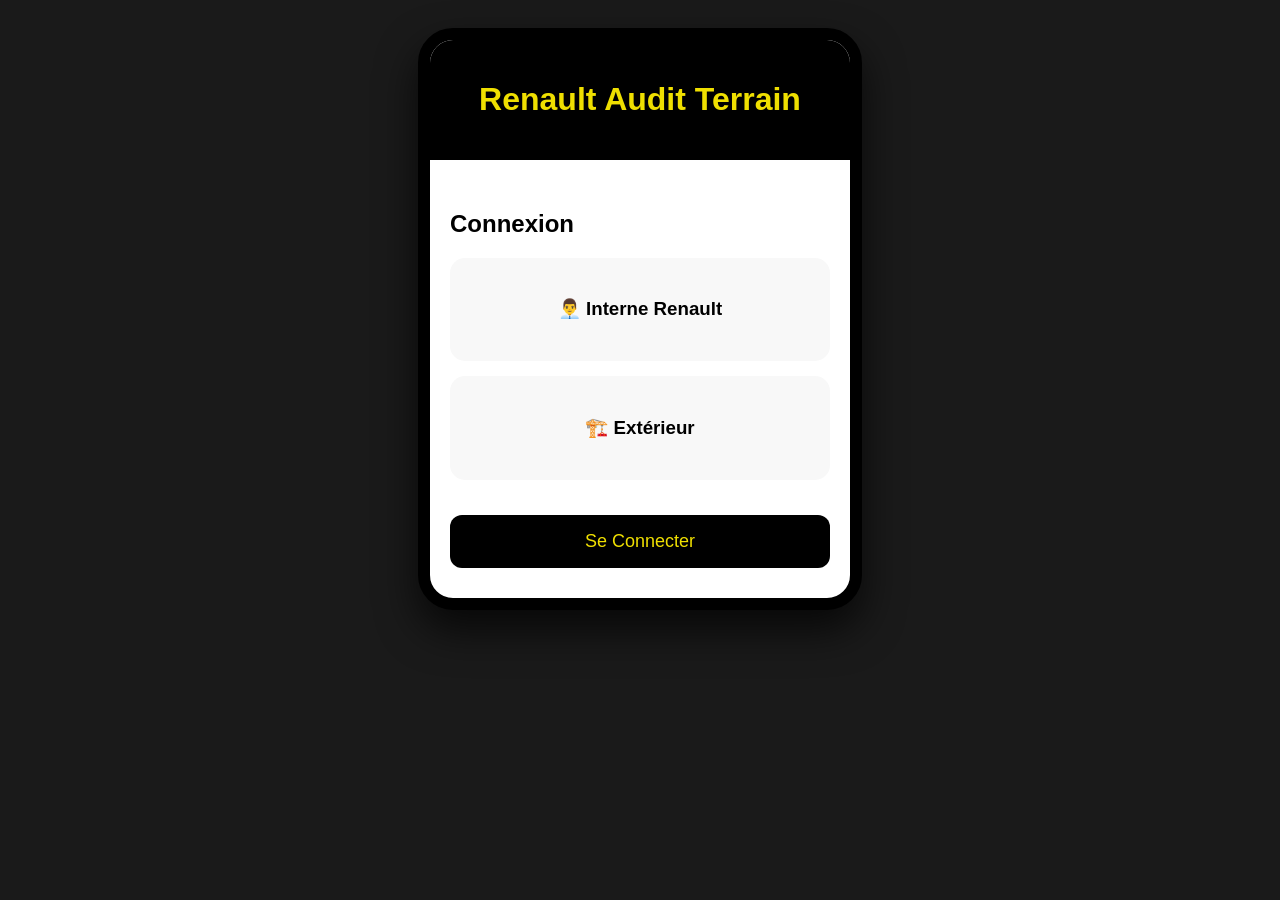
==== index.html @ fc862b98 "Update index.html" ====
<!DOCTYPE html>
<html lang="fr">
<head>
  <meta charset="UTF-8">
  <meta name="viewport" content="width=device-width, initial-scale=1.0">
  <title>Connexion - Renault Audit</title>
  <link rel="manifest" href="manifest.json">
  <meta name="theme-color" content="#efdf00">
</head>
<body style="font-family:Arial;background:#1a1a1a;color:white;display:flex;justify-content:center;">
  <div style="max-width:420px;width:100%;background:white;color:black;border-radius:35px;overflow:hidden;border:12px solid #000;margin:20px auto;box-shadow:0 20px 40px rgba(0,0,0,0.7);">
    
    <div style="background:#000;color:#efdf00;padding:20px;text-align:center;">
      <h1>Renault Audit Terrain</h1>
    </div>

    <div style="padding:30px 20px;">
      <h2>Connexion</h2>

      <div onclick="selectType('interne')" id="interne" style="background:#f8f8f8;padding:20px;margin:15px 0;border-radius:15px;text-align:center;cursor:pointer;border:2px solid transparent;">
        <h3>👨‍💼 Interne Renault</h3>
        <input type="email" id="emailInterne" placeholder="nom.prenom@renault.com" style="display:none;width:100%;padding:12px;margin-top:10px;" oninput="checkReady()">
      </div>

      <div onclick="selectType('externe')" id="externe" style="background:#f8f8f8;padding:20px;margin:15px 0;border-radius:15px;text-align:center;cursor:pointer;border:2px solid transparent;">
        <h3>🏗️ Extérieur</h3>
        <input type="email" id="emailExterne" placeholder="votre.email@entreprise.com" style="display:none;width:100%;padding:12px;margin-top:10px;" oninput="checkReady()">
      </div>

      <button onclick="validerLogin()" id="btnLogin" disabled style="width:100%;padding:16px;background:#000;color:#efdf00;border:none;border-radius:12px;font-size:18px;margin-top:20px;">Se Connecter</button>
    </div>
  </div>

  <script>
    let userType = '';

    function selectType(type) {
      userType = type;
      document.getElementById('interne').style.borderColor = type === 'interne' ? '#efdf00' : 'transparent';
      document.getElementById('externe').style.borderColor = type === 'externe' ? '#efdf00' : 'transparent';

      document.getElementById('emailInterne').style.display = type === 'interne' ? 'block' : 'none';
      document.getElementById('emailExterne').style.display = type === 'externe' ? 'block' : 'none';
      checkReady();
    }

    function checkReady() {
      let ready = false;
      if (userType === 'interne') ready = document.getElementById('emailInterne').value.trim() !== '';
      if (userType === 'externe') ready = document.getElementById('emailExterne').value.trim() !== '';
      document.getElementById('btnLogin').disabled = !ready;
    }

    async function validerLogin() {
      const email = userType === 'interne' ? 
        document.getElementById('emailInterne').value.trim() : 
        document.getElementById('emailExterne').value.trim();

      localStorage.setItem('userEmail', email);
      localStorage.setItem('userType', userType);

      // Essayer d'enregistrer
      try {
        await fetch('/api/login', {
          method: 'POST',
          headers: {'Content-Type': 'application/json'},
          body: JSON.stringify({ email, userType, dateConnexion: new Date().toISOString() })
        });
      } catch(e) {}

      window.location.href = "home.html";
    }
  </script>
</body>
</html>
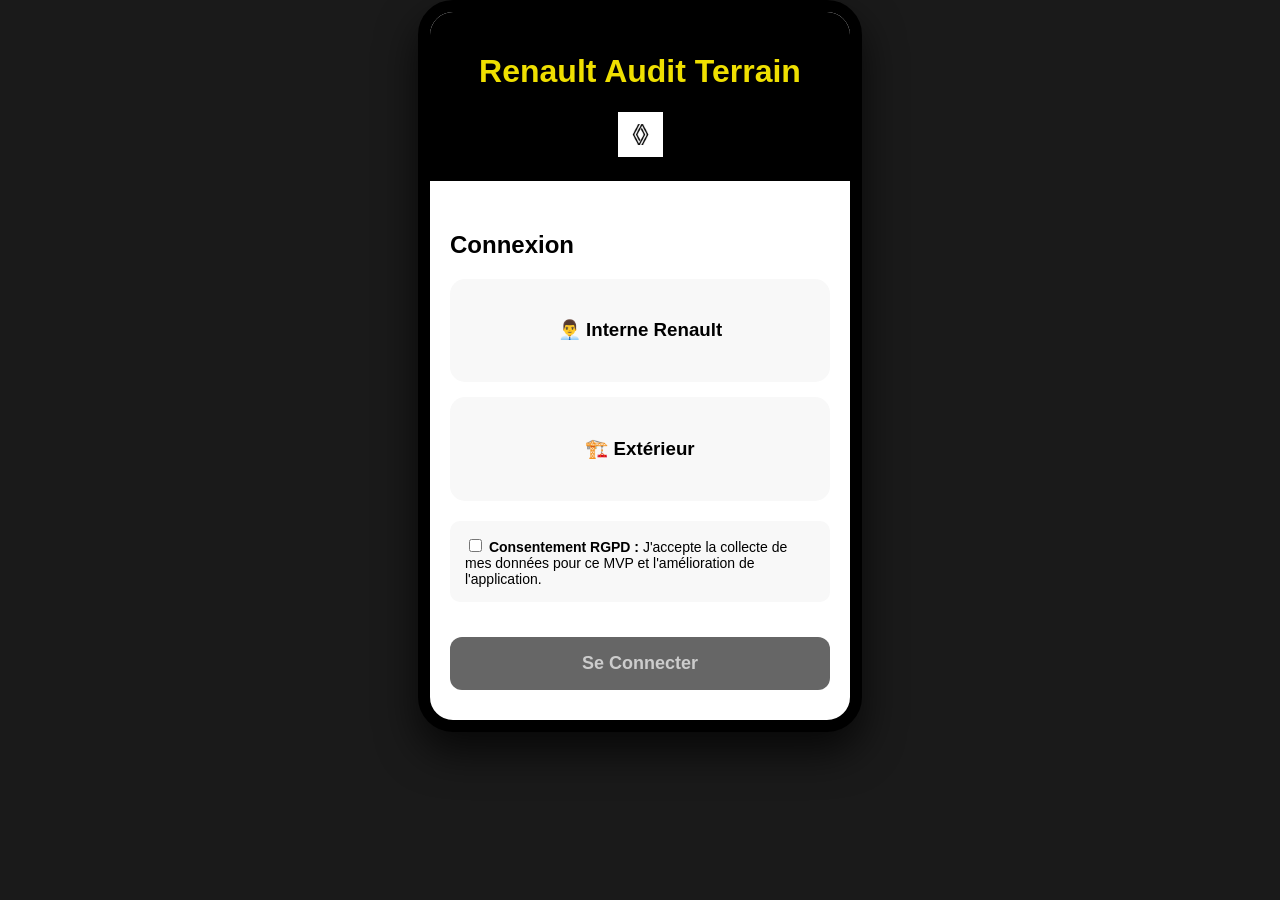
==== commit 27b477aa: "Update index.html" ====
--- a/index.html
+++ b/index.html
@@ -3,31 +3,110 @@
 <head>
   <meta charset="UTF-8">
   <meta name="viewport" content="width=device-width, initial-scale=1.0">
-  <title>Connexion - Renault Audit</title>
+  <title>Connexion - Renault Audit Terrain</title>
   <link rel="manifest" href="manifest.json">
   <meta name="theme-color" content="#efdf00">
+
+  <style>
+    :root { --black: #000000; --yellow: #efdf00; }
+    body {
+      font-family: Arial, sans-serif;
+      background: #1a1a1a;
+      margin: 0;
+      padding: 0;
+      color: white;
+      display: flex;
+      justify-content: center;
+    }
+    .phone {
+      max-width: 420px;
+      width: 100%;
+      background: white;
+      color: black;
+      border-radius: 35px;
+      overflow: hidden;
+      box-shadow: 0 20px 40px rgba(0,0,0,0.7);
+      border: 12px solid var(--black);
+      min-height: 680px;
+    }
+    .header {
+      background: var(--black);
+      color: var(--yellow);
+      padding: 20px;
+      text-align: center;
+    }
+    .container { padding: 30px 20px; }
+    .choice {
+      background: #f8f8f8;
+      padding: 20px;
+      margin: 15px 0;
+      border-radius: 15px;
+      text-align: center;
+      cursor: pointer;
+      border: 2px solid transparent;
+    }
+    .choice.active {
+      border-color: var(--yellow);
+      background: #fff;
+    }
+    input[type="email"] {
+      width: 100%;
+      padding: 14px;
+      margin-top: 10px;
+      border: 2px solid #ddd;
+      border-radius: 10px;
+      font-size: 16px;
+    }
+    .consent {
+      margin: 20px 0;
+      padding: 15px;
+      background: #f8f8f8;
+      border-radius: 10px;
+      font-size: 14px;
+    }
+    button {
+      background: var(--black);
+      color: var(--yellow);
+      padding: 16px;
+      font-size: 18px;
+      font-weight: bold;
+      border: none;
+      border-radius: 12px;
+      width: 100%;
+      margin-top: 15px;
+    }
+    button:disabled {
+      background: #666;
+      color: #ccc;
+    }
+  </style>
 </head>
-<body style="font-family:Arial;background:#1a1a1a;color:white;display:flex;justify-content:center;">
-  <div style="max-width:420px;width:100%;background:white;color:black;border-radius:35px;overflow:hidden;border:12px solid #000;margin:20px auto;box-shadow:0 20px 40px rgba(0,0,0,0.7);">
-    
-    <div style="background:#000;color:#efdf00;padding:20px;text-align:center;">
+<body>
+  <div class="phone">
+    <div class="header">
       <h1>Renault Audit Terrain</h1>
+      <img src="logo-renault.png" height="45" alt="Renault">
     </div>
 
-    <div style="padding:30px 20px;">
+    <div class="container">
       <h2>Connexion</h2>
 
-      <div onclick="selectType('interne')" id="interne" style="background:#f8f8f8;padding:20px;margin:15px 0;border-radius:15px;text-align:center;cursor:pointer;border:2px solid transparent;">
+      <div class="choice" id="interne" onclick="selectType('interne')">
         <h3>👨‍💼 Interne Renault</h3>
-        <input type="email" id="emailInterne" placeholder="nom.prenom@renault.com" style="display:none;width:100%;padding:12px;margin-top:10px;" oninput="checkReady()">
+        <input type="email" id="emailInterne" placeholder="nom.prenom@renault.com" style="display:none;" oninput="toggleButton()">
       </div>
 
-      <div onclick="selectType('externe')" id="externe" style="background:#f8f8f8;padding:20px;margin:15px 0;border-radius:15px;text-align:center;cursor:pointer;border:2px solid transparent;">
+      <div class="choice" id="externe" onclick="selectType('externe')">
         <h3>🏗️ Extérieur</h3>
-        <input type="email" id="emailExterne" placeholder="votre.email@entreprise.com" style="display:none;width:100%;padding:12px;margin-top:10px;" oninput="checkReady()">
+        <input type="email" id="emailExterne" placeholder="votre.email@entreprise.com" style="display:none;" oninput="toggleButton()">
       </div>
 
-      <button onclick="validerLogin()" id="btnLogin" disabled style="width:100%;padding:16px;background:#000;color:#efdf00;border:none;border-radius:12px;font-size:18px;margin-top:20px;">Se Connecter</button>
+      <div class="consent">
+        <input type="checkbox" id="consentCheck" onchange="toggleButton()">
+        <label for="consentCheck"><strong>Consentement RGPD :</strong> J'accepte la collecte de mes données pour ce MVP et l'amélioration de l'application.</label>
+      </div>
+
+      <button onclick="validerLogin()" id="btnLogin" disabled>Se Connecter</button>
     </div>
   </div>
 
@@ -36,38 +115,57 @@
 
     function selectType(type) {
       userType = type;
-      document.getElementById('interne').style.borderColor = type === 'interne' ? '#efdf00' : 'transparent';
-      document.getElementById('externe').style.borderColor = type === 'externe' ? '#efdf00' : 'transparent';
+      document.querySelectorAll('.choice').forEach(c => c.classList.remove('active'));
+      document.getElementById(type).classList.add('active');
 
       document.getElementById('emailInterne').style.display = type === 'interne' ? 'block' : 'none';
       document.getElementById('emailExterne').style.display = type === 'externe' ? 'block' : 'none';
-      checkReady();
+      toggleButton();
     }
 
-    function checkReady() {
-      let ready = false;
-      if (userType === 'interne') ready = document.getElementById('emailInterne').value.trim() !== '';
-      if (userType === 'externe') ready = document.getElementById('emailExterne').value.trim() !== '';
-      document.getElementById('btnLogin').disabled = !ready;
+    function toggleButton() {
+      const consent = document.getElementById('consentCheck').checked;
+      let emailOk = false;
+
+      if (userType === 'interne') {
+        emailOk = document.getElementById('emailInterne').value.trim() !== '';
+      } else if (userType === 'externe') {
+        emailOk = document.getElementById('emailExterne').value.trim() !== '';
+      }
+
+      document.getElementById('btnLogin').disabled = !(consent && userType && emailOk);
     }
 
     async function validerLogin() {
-      const email = userType === 'interne' ? 
-        document.getElementById('emailInterne').value.trim() : 
-        document.getElementById('emailExterne').value.trim();
+      const emailField = userType === 'interne' ? 'emailInterne' : 'emailExterne';
+      const email = document.getElementById(emailField).value.trim();
 
+      if (!email) {
+        alert("Veuillez entrer votre email");
+        return;
+      }
+
+      // Envoi à la base
+      try {
+        await fetch('/api/login', {
+          method: 'POST',
+          headers: { 'Content-Type': 'application/json' },
+          body: JSON.stringify({
+            email: email,
+            userType: userType,
+            consentRGPD: true,
+            dateConnexion: new Date().toISOString()
+          })
+        });
+      } catch (e) {
+        console.log("Erreur d'envoi login");
+      }
+
+      // Sauvegarde locale
       localStorage.setItem('userEmail', email);
       localStorage.setItem('userType', userType);
 
-      // Essayer d'enregistrer
-      try {
-        await fetch('/api/login', {
-          method: 'POST',
-          headers: {'Content-Type': 'application/json'},
-          body: JSON.stringify({ email, userType, dateConnexion: new Date().toISOString() })
-        });
-      } catch(e) {}
-
+      // Redirection
       window.location.href = "home.html";
     }
   </script>
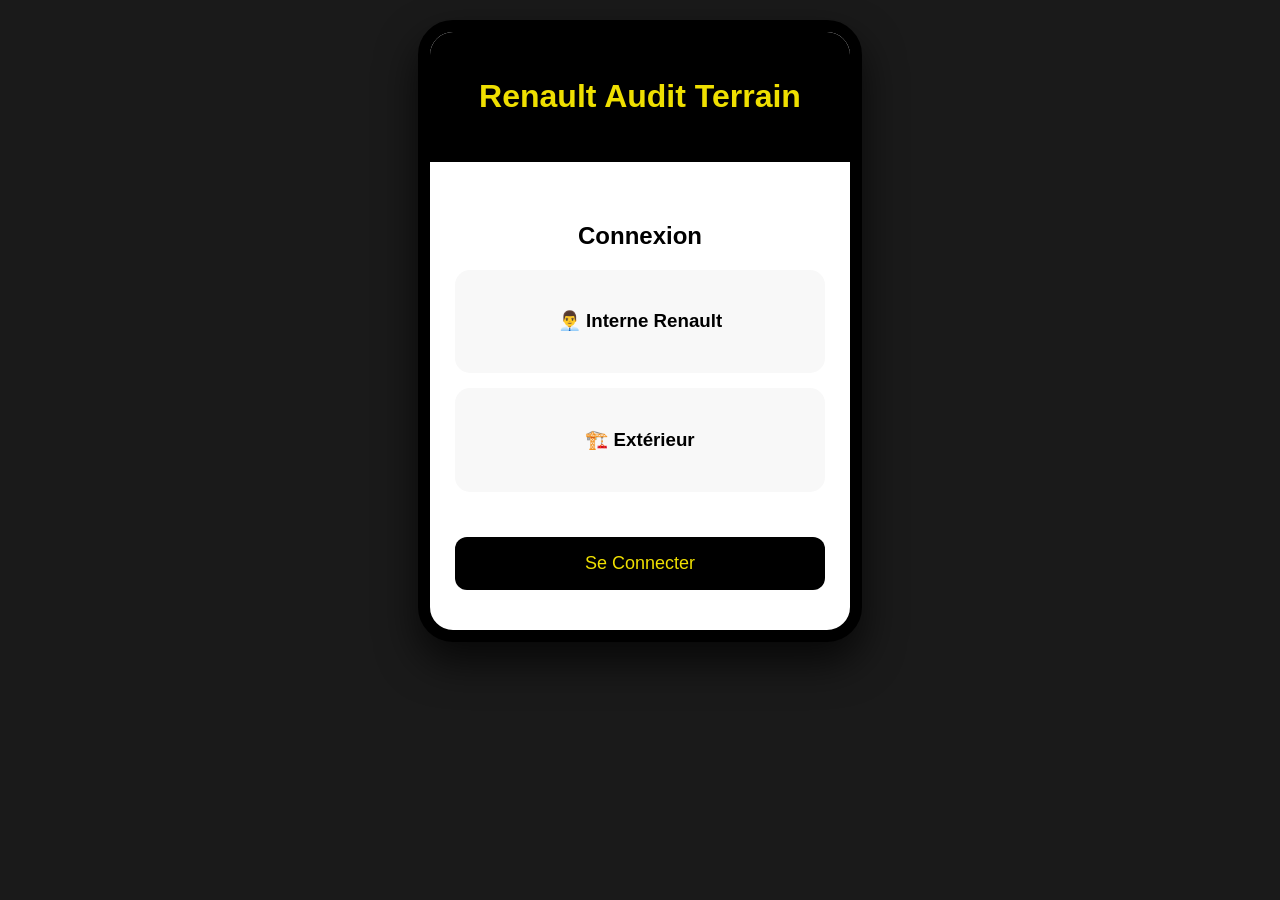
==== commit 1c8038a7: "Update index.html" ====
--- a/index.html
+++ b/index.html
@@ -3,169 +3,52 @@
 <head>
   <meta charset="UTF-8">
   <meta name="viewport" content="width=device-width, initial-scale=1.0">
-  <title>Connexion - Renault Audit Terrain</title>
+  <title>Connexion - Renault Audit</title>
   <link rel="manifest" href="manifest.json">
   <meta name="theme-color" content="#efdf00">
+</head>
+<body style="font-family:Arial;background:#1a1a1a;margin:0;padding:0;color:white;display:flex;justify-content:center;">
+  <div style="max-width:420px;width:100%;background:white;color:black;border-radius:35px;overflow:hidden;border:12px solid #000;box-shadow:0 20px 40px rgba(0,0,0,0.7);margin:20px auto;">
+    <div style="background:#000;color:#efdf00;padding:25px;text-align:center;">
+      <h1>Renault Audit Terrain</h1>
+    </div>
+    <div style="padding:40px 25px;">
+      <h2 style="text-align:center;">Connexion</h2>
 
-  <style>
-    :root { --black: #000000; --yellow: #efdf00; }
-    body {
-      font-family: Arial, sans-serif;
-      background: #1a1a1a;
-      margin: 0;
-      padding: 0;
-      color: white;
-      display: flex;
-      justify-content: center;
-    }
-    .phone {
-      max-width: 420px;
-      width: 100%;
-      background: white;
-      color: black;
-      border-radius: 35px;
-      overflow: hidden;
-      box-shadow: 0 20px 40px rgba(0,0,0,0.7);
-      border: 12px solid var(--black);
-      min-height: 680px;
-    }
-    .header {
-      background: var(--black);
-      color: var(--yellow);
-      padding: 20px;
-      text-align: center;
-    }
-    .container { padding: 30px 20px; }
-    .choice {
-      background: #f8f8f8;
-      padding: 20px;
-      margin: 15px 0;
-      border-radius: 15px;
-      text-align: center;
-      cursor: pointer;
-      border: 2px solid transparent;
-    }
-    .choice.active {
-      border-color: var(--yellow);
-      background: #fff;
-    }
-    input[type="email"] {
-      width: 100%;
-      padding: 14px;
-      margin-top: 10px;
-      border: 2px solid #ddd;
-      border-radius: 10px;
-      font-size: 16px;
-    }
-    .consent {
-      margin: 20px 0;
-      padding: 15px;
-      background: #f8f8f8;
-      border-radius: 10px;
-      font-size: 14px;
-    }
-    button {
-      background: var(--black);
-      color: var(--yellow);
-      padding: 16px;
-      font-size: 18px;
-      font-weight: bold;
-      border: none;
-      border-radius: 12px;
-      width: 100%;
-      margin-top: 15px;
-    }
-    button:disabled {
-      background: #666;
-      color: #ccc;
-    }
-  </style>
-</head>
-<body>
-  <div class="phone">
-    <div class="header">
-      <h1>Renault Audit Terrain</h1>
-      <img src="logo-renault.png" height="45" alt="Renault">
-    </div>
-
-    <div class="container">
-      <h2>Connexion</h2>
-
-      <div class="choice" id="interne" onclick="selectType('interne')">
+      <div onclick="selectType('interne')" id="interne" style="background:#f8f8f8;padding:20px;margin:15px 0;border-radius:15px;text-align:center;cursor:pointer;border:2px solid transparent;">
         <h3>👨‍💼 Interne Renault</h3>
-        <input type="email" id="emailInterne" placeholder="nom.prenom@renault.com" style="display:none;" oninput="toggleButton()">
+        <input type="email" id="emailInterne" placeholder="nom.prenom@renault.com" style="display:none;width:100%;padding:12px;margin-top:10px;" oninput="checkReady()">
       </div>
 
-      <div class="choice" id="externe" onclick="selectType('externe')">
+      <div onclick="selectType('externe')" id="externe" style="background:#f8f8f8;padding:20px;margin:15px 0;border-radius:15px;text-align:center;cursor:pointer;border:2px solid transparent;">
         <h3>🏗️ Extérieur</h3>
-        <input type="email" id="emailExterne" placeholder="votre.email@entreprise.com" style="display:none;" oninput="toggleButton()">
+        <input type="email" id="emailExterne" placeholder="votre.email@entreprise.com" style="display:none;width:100%;padding:12px;margin-top:10px;" oninput="checkReady()">
       </div>
 
-      <div class="consent">
-        <input type="checkbox" id="consentCheck" onchange="toggleButton()">
-        <label for="consentCheck"><strong>Consentement RGPD :</strong> J'accepte la collecte de mes données pour ce MVP et l'amélioration de l'application.</label>
-      </div>
-
-      <button onclick="validerLogin()" id="btnLogin" disabled>Se Connecter</button>
+      <button onclick="validerLogin()" id="btnLogin" disabled style="width:100%;padding:16px;background:#000;color:#efdf00;border:none;border-radius:12px;font-size:18px;margin-top:30px;">Se Connecter</button>
     </div>
   </div>
 
   <script>
     let userType = '';
-
     function selectType(type) {
       userType = type;
-      document.querySelectorAll('.choice').forEach(c => c.classList.remove('active'));
-      document.getElementById(type).classList.add('active');
-
+      document.getElementById('interne').style.borderColor = type === 'interne' ? '#efdf00' : 'transparent';
+      document.getElementById('externe').style.borderColor = type === 'externe' ? '#efdf00' : 'transparent';
       document.getElementById('emailInterne').style.display = type === 'interne' ? 'block' : 'none';
       document.getElementById('emailExterne').style.display = type === 'externe' ? 'block' : 'none';
-      toggleButton();
+      checkReady();
     }
-
-    function toggleButton() {
-      const consent = document.getElementById('consentCheck').checked;
-      let emailOk = false;
-
-      if (userType === 'interne') {
-        emailOk = document.getElementById('emailInterne').value.trim() !== '';
-      } else if (userType === 'externe') {
-        emailOk = document.getElementById('emailExterne').value.trim() !== '';
-      }
-
-      document.getElementById('btnLogin').disabled = !(consent && userType && emailOk);
+    function checkReady() {
+      let email = '';
+      if (userType === 'interne') email = document.getElementById('emailInterne').value.trim();
+      if (userType === 'externe') email = document.getElementById('emailExterne').value.trim();
+      document.getElementById('btnLogin').disabled = !(userType && email);
     }
-
     async function validerLogin() {
-      const emailField = userType === 'interne' ? 'emailInterne' : 'emailExterne';
-      const email = document.getElementById(emailField).value.trim();
-
-      if (!email) {
-        alert("Veuillez entrer votre email");
-        return;
-      }
-
-      // Envoi à la base
-      try {
-        await fetch('/api/login', {
-          method: 'POST',
-          headers: { 'Content-Type': 'application/json' },
-          body: JSON.stringify({
-            email: email,
-            userType: userType,
-            consentRGPD: true,
-            dateConnexion: new Date().toISOString()
-          })
-        });
-      } catch (e) {
-        console.log("Erreur d'envoi login");
-      }
-
-      // Sauvegarde locale
+      let email = userType === 'interne' ? document.getElementById('emailInterne').value.trim() : document.getElementById('emailExterne').value.trim();
       localStorage.setItem('userEmail', email);
       localStorage.setItem('userType', userType);
-
-      // Redirection
       window.location.href = "home.html";
     }
   </script>
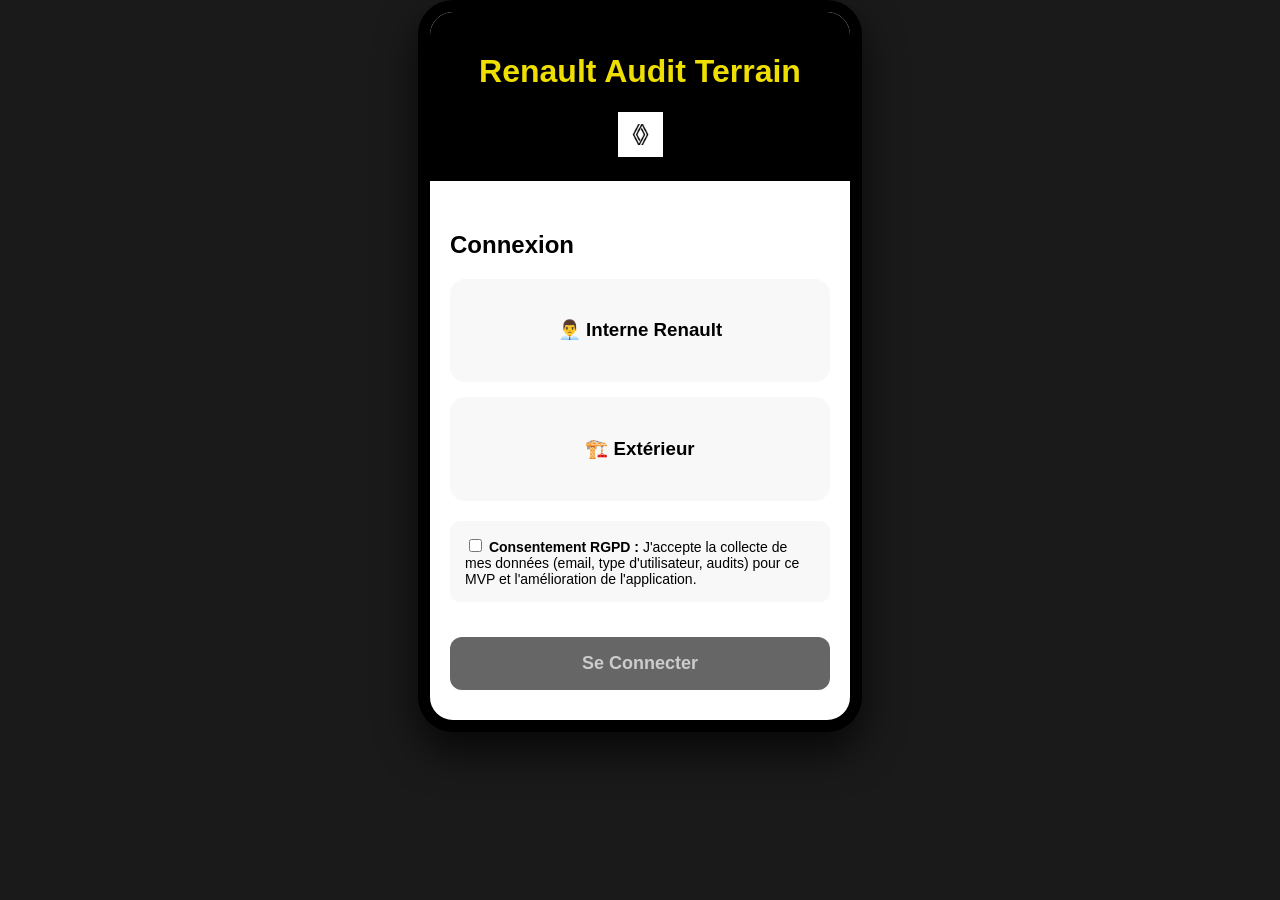
==== commit dbf0f5f3: "Update index.html" ====
--- a/index.html
+++ b/index.html
@@ -3,50 +3,97 @@
 <head>
   <meta charset="UTF-8">
   <meta name="viewport" content="width=device-width, initial-scale=1.0">
-  <title>Connexion - Renault Audit</title>
+  <title>Connexion - Renault Audit Terrain</title>
   <link rel="manifest" href="manifest.json">
   <meta name="theme-color" content="#efdf00">
+
+  <style>
+    :root { --black: #000000; --yellow: #efdf00; }
+    body { font-family: Arial, sans-serif; background: #1a1a1a; margin:0; padding:0; color:white; display:flex; justify-content:center; }
+    .phone { max-width:420px; width:100%; background:white; color:black; border-radius:35px; overflow:hidden; box-shadow:0 20px 40px rgba(0,0,0,0.7); border:12px solid var(--black); min-height:680px; }
+    .header { background:var(--black); color:var(--yellow); padding:20px; text-align:center; }
+    .container { padding:30px 20px; }
+    .choice { background:#f8f8f8; padding:20px; margin:15px 0; border-radius:15px; text-align:center; cursor:pointer; border:2px solid transparent; }
+    .choice.active { border-color:var(--yellow); background:#fff; }
+    input[type="email"] { width:100%; padding:14px; margin-top:10px; border:2px solid #ddd; border-radius:10px; font-size:16px; }
+    .consent { margin:20px 0; padding:15px; background:#f8f8f8; border-radius:10px; font-size:14px; }
+    button { background:var(--black); color:var(--yellow); padding:16px; font-size:18px; font-weight:bold; border:none; border-radius:12px; width:100%; margin-top:15px; }
+    button:disabled { background:#666; color:#ccc; }
+  </style>
 </head>
-<body style="font-family:Arial;background:#1a1a1a;margin:0;padding:0;color:white;display:flex;justify-content:center;">
-  <div style="max-width:420px;width:100%;background:white;color:black;border-radius:35px;overflow:hidden;border:12px solid #000;box-shadow:0 20px 40px rgba(0,0,0,0.7);margin:20px auto;">
-    <div style="background:#000;color:#efdf00;padding:25px;text-align:center;">
+<body>
+  <div class="phone">
+    <div class="header">
       <h1>Renault Audit Terrain</h1>
+      <img src="logo-renault.png" height="45" alt="Renault">
     </div>
-    <div style="padding:40px 25px;">
-      <h2 style="text-align:center;">Connexion</h2>
 
-      <div onclick="selectType('interne')" id="interne" style="background:#f8f8f8;padding:20px;margin:15px 0;border-radius:15px;text-align:center;cursor:pointer;border:2px solid transparent;">
+    <div class="container">
+      <h2>Connexion</h2>
+
+      <div class="choice" id="interne" onclick="selectType('interne')">
         <h3>👨‍💼 Interne Renault</h3>
-        <input type="email" id="emailInterne" placeholder="nom.prenom@renault.com" style="display:none;width:100%;padding:12px;margin-top:10px;" oninput="checkReady()">
+        <input type="email" id="emailInterne" placeholder="nom.prenom@renault.com" style="display:none;" oninput="toggleButton()">
       </div>
 
-      <div onclick="selectType('externe')" id="externe" style="background:#f8f8f8;padding:20px;margin:15px 0;border-radius:15px;text-align:center;cursor:pointer;border:2px solid transparent;">
+      <div class="choice" id="externe" onclick="selectType('externe')">
         <h3>🏗️ Extérieur</h3>
-        <input type="email" id="emailExterne" placeholder="votre.email@entreprise.com" style="display:none;width:100%;padding:12px;margin-top:10px;" oninput="checkReady()">
+        <input type="email" id="emailExterne" placeholder="votre.email@entreprise.com" style="display:none;" oninput="toggleButton()">
       </div>
 
-      <button onclick="validerLogin()" id="btnLogin" disabled style="width:100%;padding:16px;background:#000;color:#efdf00;border:none;border-radius:12px;font-size:18px;margin-top:30px;">Se Connecter</button>
+      <div class="consent">
+        <input type="checkbox" id="consentCheck" onchange="toggleButton()">
+        <label for="consentCheck"><strong>Consentement RGPD :</strong> J'accepte la collecte de mes données (email, type d'utilisateur, audits) pour ce MVP et l'amélioration de l'application.</label>
+      </div>
+
+      <button onclick="validerLogin()" id="btnLogin" disabled>Se Connecter</button>
     </div>
   </div>
 
   <script>
     let userType = '';
+
     function selectType(type) {
       userType = type;
-      document.getElementById('interne').style.borderColor = type === 'interne' ? '#efdf00' : 'transparent';
-      document.getElementById('externe').style.borderColor = type === 'externe' ? '#efdf00' : 'transparent';
+      document.querySelectorAll('.choice').forEach(c => c.classList.remove('active'));
+      document.getElementById(type).classList.add('active');
+
       document.getElementById('emailInterne').style.display = type === 'interne' ? 'block' : 'none';
       document.getElementById('emailExterne').style.display = type === 'externe' ? 'block' : 'none';
-      checkReady();
+      toggleButton();
     }
-    function checkReady() {
-      let email = '';
-      if (userType === 'interne') email = document.getElementById('emailInterne').value.trim();
-      if (userType === 'externe') email = document.getElementById('emailExterne').value.trim();
-      document.getElementById('btnLogin').disabled = !(userType && email);
+
+    function toggleButton() {
+      const consent = document.getElementById('consentCheck').checked;
+      let emailOk = false;
+
+      if (userType === 'interne') emailOk = document.getElementById('emailInterne').value.trim() !== '';
+      if (userType === 'externe') emailOk = document.getElementById('emailExterne').value.trim() !== '';
+
+      document.getElementById('btnLogin').disabled = !(consent && userType && emailOk);
     }
+
     async function validerLogin() {
-      let email = userType === 'interne' ? document.getElementById('emailInterne').value.trim() : document.getElementById('emailExterne').value.trim();
+      const emailField = userType === 'interne' ? 'emailInterne' : 'emailExterne';
+      const email = document.getElementById(emailField).value.trim();
+
+      if (!email) return alert("Veuillez entrer votre email");
+
+      try {
+        await fetch('/api/login', {
+          method: 'POST',
+          headers: { 'Content-Type': 'application/json' },
+          body: JSON.stringify({
+            email: email,
+            userType: userType,
+            consentRGPD: true,
+            dateConnexion: new Date().toISOString()
+          })
+        });
+      } catch (e) {
+        console.log("Erreur envoi login");
+      }
+
       localStorage.setItem('userEmail', email);
       localStorage.setItem('userType', userType);
       window.location.href = "home.html";
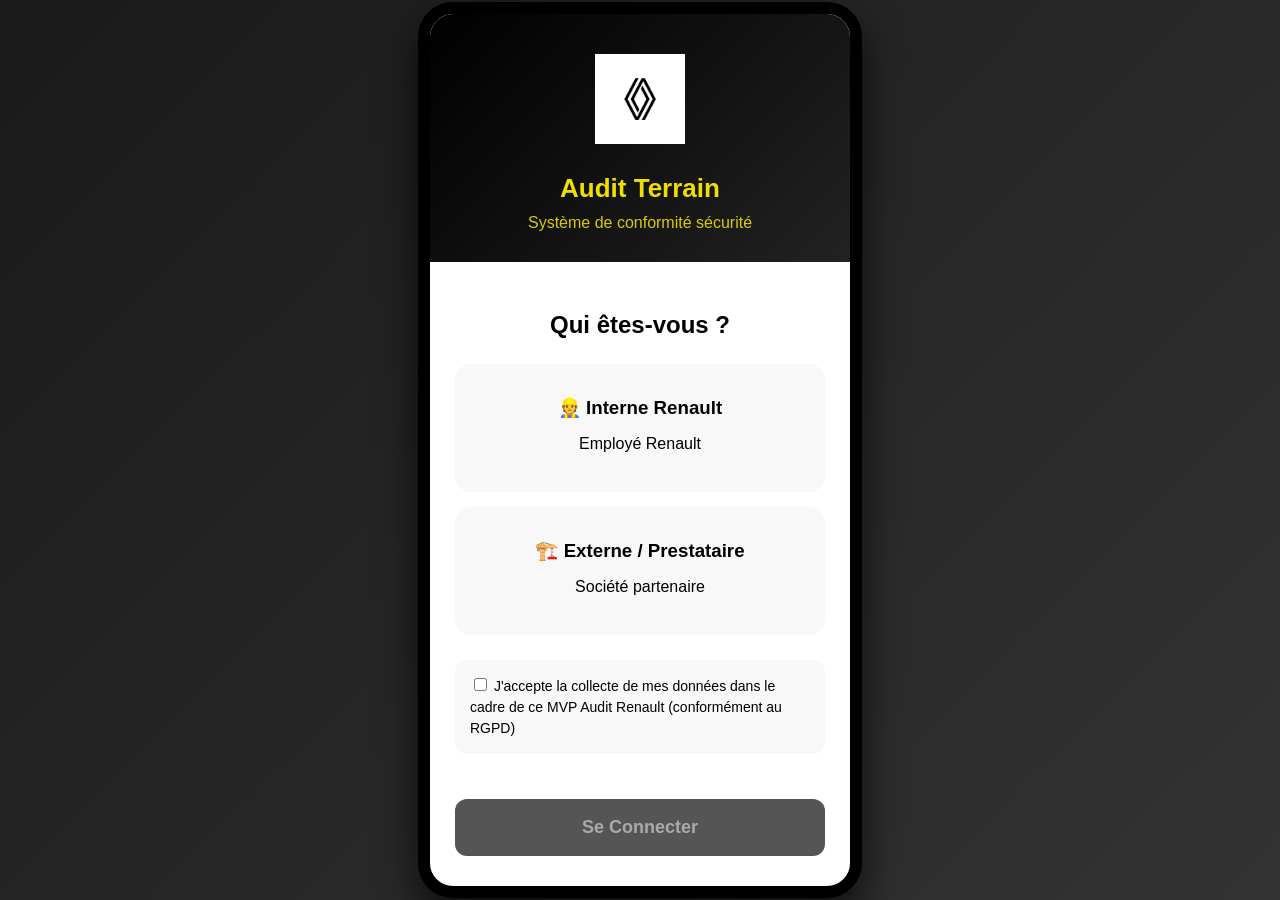
==== commit b7a87d66: "Update index.html" ====
--- a/index.html
+++ b/index.html
@@ -9,57 +9,120 @@
 
   <style>
     :root { --black: #000000; --yellow: #efdf00; }
-    body { font-family: Arial, sans-serif; background: #1a1a1a; margin:0; padding:0; color:white; display:flex; justify-content:center; }
-    .phone { max-width:420px; width:100%; background:white; color:black; border-radius:35px; overflow:hidden; box-shadow:0 20px 40px rgba(0,0,0,0.7); border:12px solid var(--black); min-height:680px; }
-    .header { background:var(--black); color:var(--yellow); padding:20px; text-align:center; }
-    .container { padding:30px 20px; }
-    .choice { background:#f8f8f8; padding:20px; margin:15px 0; border-radius:15px; text-align:center; cursor:pointer; border:2px solid transparent; }
-    .choice.active { border-color:var(--yellow); background:#fff; }
-    input[type="email"] { width:100%; padding:14px; margin-top:10px; border:2px solid #ddd; border-radius:10px; font-size:16px; }
-    .consent { margin:20px 0; padding:15px; background:#f8f8f8; border-radius:10px; font-size:14px; }
-    button { background:var(--black); color:var(--yellow); padding:16px; font-size:18px; font-weight:bold; border:none; border-radius:12px; width:100%; margin-top:15px; }
-    button:disabled { background:#666; color:#ccc; }
+    body { 
+      font-family: Arial, sans-serif; 
+      background: linear-gradient(135deg, #1a1a1a, #333); 
+      margin:0; padding:0; color:white; 
+      display:flex; justify-content:center; align-items:center; 
+      min-height:100vh;
+    }
+    .phone { 
+      max-width:420px; width:100%; background:white; color:black; 
+      border-radius:35px; overflow:hidden; 
+      box-shadow:0 20px 40px rgba(0,0,0,0.7); 
+      border:12px solid var(--black); 
+      min-height:680px;
+    }
+    .header { 
+      background: linear-gradient(135deg, var(--black), #222); 
+      color: var(--yellow); 
+      padding: 40px 20px 30px; 
+      text-align:center; 
+    }
+    .logo { height: 90px; margin-bottom: 15px; }
+    .title { font-size: 26px; font-weight: bold; margin: 10px 0; }
+    .subtitle { font-size: 16px; opacity: 0.9; }
+
+    .container { padding: 30px 25px; }
+    .choice { 
+      background:#f8f8f8; 
+      padding:20px; 
+      margin:15px 0; 
+      border-radius:16px; 
+      text-align:center; 
+      cursor:pointer; 
+      border:3px solid transparent; 
+      transition: all 0.3s;
+    }
+    .choice.active { 
+      border-color:var(--yellow); 
+      background:white; 
+      box-shadow:0 0 0 4px rgba(239, 223, 0, 0.3);
+    }
+    .choice h3 { margin: 10px 0 5px; color:var(--black); }
+    
+    input[type="email"] { 
+      width:100%; padding:15px; margin-top:10px; 
+      border:2px solid #ddd; border-radius:10px; font-size:16px; 
+    }
+    .consent { 
+      margin:25px 0; padding:15px; background:#f8f8f8; 
+      border-radius:12px; font-size:14px; line-height:1.5; 
+    }
+    button { 
+      background:var(--black); color:var(--yellow); 
+      padding:18px; font-size:18px; font-weight:bold; 
+      border:none; border-radius:12px; width:100%; 
+      margin-top:20px; cursor:pointer;
+    }
+    button:disabled { background:#555; color:#aaa; cursor:not-allowed; }
   </style>
 </head>
 <body>
   <div class="phone">
     <div class="header">
-      <h1>Renault Audit Terrain</h1>
-      <img src="logo-renault.png" height="45" alt="Renault">
+      <img src="logo-renault.png" class="logo" alt="Renault">
+      <div class="title">Audit Terrain</div>
+      <div class="subtitle">Système de conformité sécurité</div>
     </div>
 
     <div class="container">
-      <h2>Connexion</h2>
+      <h2 style="text-align:center; color:var(--black); margin-bottom:25px;">Qui êtes-vous ?</h2>
 
-      <div class="choice" id="interne" onclick="selectType('interne')">
-        <h3>👨‍💼 Interne Renault</h3>
-        <input type="email" id="emailInterne" placeholder="nom.prenom@renault.com" style="display:none;" oninput="toggleButton()">
+      <div class="choice" id="interneChoice" onclick="selectType('interne')">
+        <h3>👷 Interne Renault</h3>
+        <p>Employé Renault</p>
       </div>
 
-      <div class="choice" id="externe" onclick="selectType('externe')">
-        <h3>🏗️ Extérieur</h3>
-        <input type="email" id="emailExterne" placeholder="votre.email@entreprise.com" style="display:none;" oninput="toggleButton()">
+      <div class="choice" id="externeChoice" onclick="selectType('externe')">
+        <h3>🏗️ Externe / Prestataire</h3>
+        <p>Société partenaire</p>
+      </div>
+
+      <div id="emailInterne" style="display:none;">
+        <label>Email Renault</label>
+        <input type="email" id="emailInterneInput" placeholder="prenom.nom@renault.com" oninput="toggleButton()">
+      </div>
+
+      <div id="emailExterne" style="display:none;">
+        <label>Votre Email</label>
+        <input type="email" id="emailExterneInput" placeholder="votre.email@entreprise.com" oninput="toggleButton()">
       </div>
 
       <div class="consent">
         <input type="checkbox" id="consentCheck" onchange="toggleButton()">
-        <label for="consentCheck"><strong>Consentement RGPD :</strong> J'accepte la collecte de mes données (email, type d'utilisateur, audits) pour ce MVP et l'amélioration de l'application.</label>
+        <label for="consentCheck" style="display:inline; font-weight:normal;">
+          J'accepte la collecte de mes données dans le cadre de ce MVP Audit Renault 
+          (conformément au RGPD)
+        </label>
       </div>
 
-      <button onclick="validerLogin()" id="btnLogin" disabled>Se Connecter</button>
+      <button id="btnLogin" disabled onclick="validerLogin()">Se Connecter</button>
     </div>
   </div>
 
   <script>
-    let userType = '';
+    let userType = null;
 
     function selectType(type) {
       userType = type;
-      document.querySelectorAll('.choice').forEach(c => c.classList.remove('active'));
-      document.getElementById(type).classList.add('active');
+      
+      document.getElementById('interneChoice').classList.toggle('active', type === 'interne');
+      document.getElementById('externeChoice').classList.toggle('active', type === 'externe');
 
       document.getElementById('emailInterne').style.display = type === 'interne' ? 'block' : 'none';
       document.getElementById('emailExterne').style.display = type === 'externe' ? 'block' : 'none';
+
       toggleButton();
     }
 
@@ -67,14 +130,17 @@
       const consent = document.getElementById('consentCheck').checked;
       let emailOk = false;
 
-      if (userType === 'interne') emailOk = document.getElementById('emailInterne').value.trim() !== '';
-      if (userType === 'externe') emailOk = document.getElementById('emailExterne').value.trim() !== '';
+      if (userType === 'interne') {
+        emailOk = document.getElementById('emailInterneInput').value.trim() !== '';
+      } else if (userType === 'externe') {
+        emailOk = document.getElementById('emailExterneInput').value.trim() !== '';
+      }
 
       document.getElementById('btnLogin').disabled = !(consent && userType && emailOk);
     }
 
     async function validerLogin() {
-      const emailField = userType === 'interne' ? 'emailInterne' : 'emailExterne';
+      const emailField = userType === 'interne' ? 'emailInterneInput' : 'emailExterneInput';
       const email = document.getElementById(emailField).value.trim();
 
       if (!email) return alert("Veuillez entrer votre email");
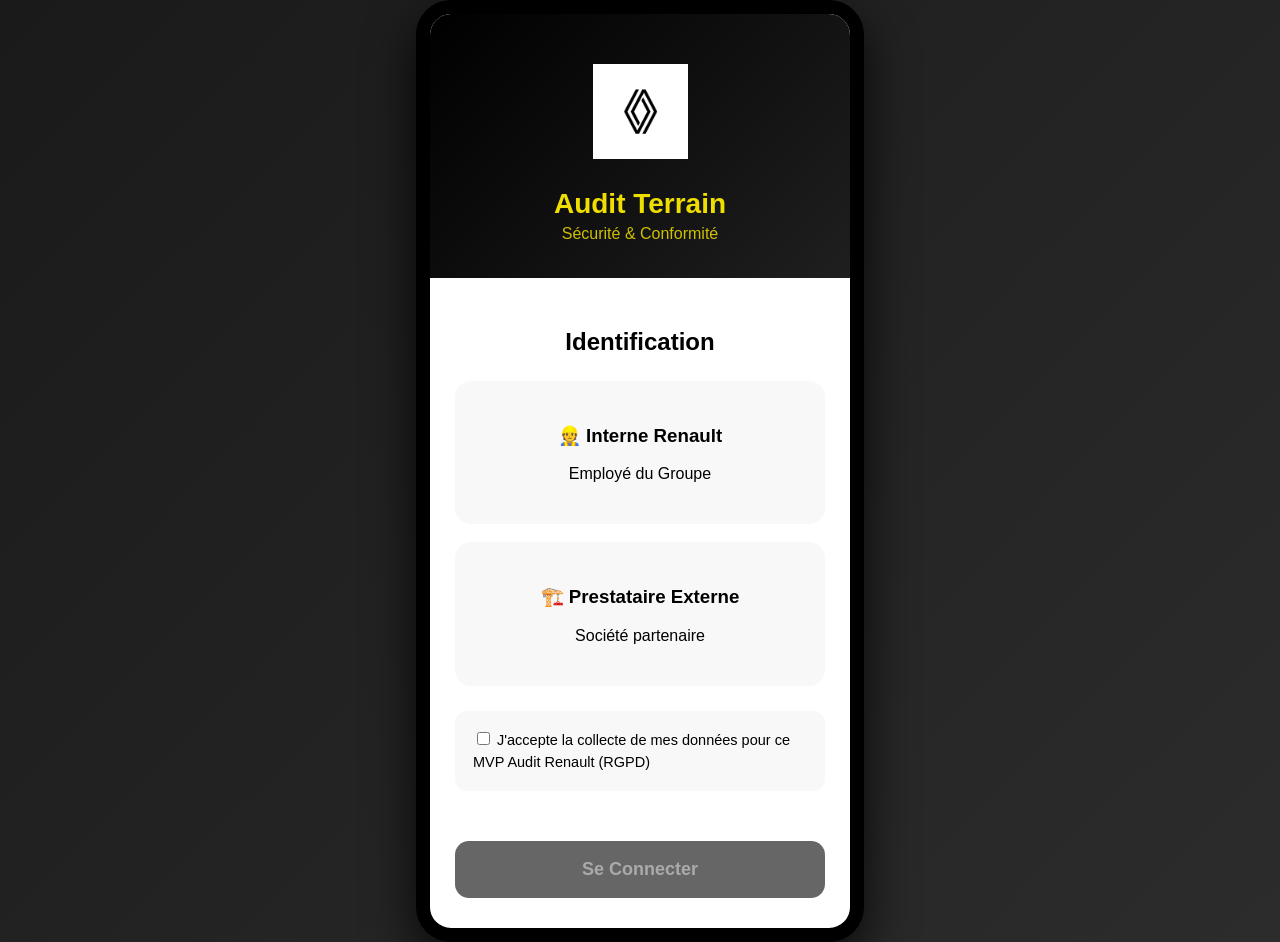
==== commit c91d49d5: "Update index.html" ====
--- a/index.html
+++ b/index.html
@@ -11,7 +11,7 @@
     :root { --black: #000000; --yellow: #efdf00; }
     body { 
       font-family: Arial, sans-serif; 
-      background: linear-gradient(135deg, #1a1a1a, #333); 
+      background: linear-gradient(135deg, #1a1a1a, #2c2c2c); 
       margin:0; padding:0; color:white; 
       display:flex; justify-content:center; align-items:center; 
       min-height:100vh;
@@ -19,25 +19,25 @@
     .phone { 
       max-width:420px; width:100%; background:white; color:black; 
       border-radius:35px; overflow:hidden; 
-      box-shadow:0 20px 40px rgba(0,0,0,0.7); 
-      border:12px solid var(--black); 
+      box-shadow:0 20px 50px rgba(0,0,0,0.8); 
+      border:14px solid var(--black); 
       min-height:680px;
     }
     .header { 
-      background: linear-gradient(135deg, var(--black), #222); 
+      background: linear-gradient(135deg, var(--black), #1f1f1f); 
       color: var(--yellow); 
-      padding: 40px 20px 30px; 
+      padding: 50px 20px 35px; 
       text-align:center; 
     }
-    .logo { height: 90px; margin-bottom: 15px; }
-    .title { font-size: 26px; font-weight: bold; margin: 10px 0; }
-    .subtitle { font-size: 16px; opacity: 0.9; }
+    .logo { height: 95px; margin-bottom: 15px; }
+    .title { font-size: 28px; font-weight: bold; margin: 10px 0 5px; }
+    .subtitle { font-size: 16px; opacity: 0.85; }
 
     .container { padding: 30px 25px; }
     .choice { 
       background:#f8f8f8; 
-      padding:20px; 
-      margin:15px 0; 
+      padding:22px; 
+      margin:18px 0; 
       border-radius:16px; 
       text-align:center; 
       cursor:pointer; 
@@ -47,25 +47,23 @@
     .choice.active { 
       border-color:var(--yellow); 
       background:white; 
-      box-shadow:0 0 0 4px rgba(239, 223, 0, 0.3);
+      box-shadow:0 0 0 5px rgba(239, 223, 0, 0.25);
     }
-    .choice h3 { margin: 10px 0 5px; color:var(--black); }
-    
     input[type="email"] { 
-      width:100%; padding:15px; margin-top:10px; 
-      border:2px solid #ddd; border-radius:10px; font-size:16px; 
+      width:100%; padding:16px; margin-top:12px; 
+      border:2px solid #ddd; border-radius:12px; font-size:16px; 
     }
     .consent { 
-      margin:25px 0; padding:15px; background:#f8f8f8; 
-      border-radius:12px; font-size:14px; line-height:1.5; 
+      margin:25px 0; padding:18px; background:#f8f8f8; 
+      border-radius:12px; font-size:14.5px; line-height:1.5; 
     }
     button { 
       background:var(--black); color:var(--yellow); 
       padding:18px; font-size:18px; font-weight:bold; 
-      border:none; border-radius:12px; width:100%; 
-      margin-top:20px; cursor:pointer;
+      border:none; border-radius:14px; width:100%; 
+      margin-top:25px; 
     }
-    button:disabled { background:#555; color:#aaa; cursor:not-allowed; }
+    button:disabled { background:#666; color:#aaa; }
   </style>
 </head>
 <body>
@@ -73,19 +71,19 @@
     <div class="header">
       <img src="logo-renault.png" class="logo" alt="Renault">
       <div class="title">Audit Terrain</div>
-      <div class="subtitle">Système de conformité sécurité</div>
+      <div class="subtitle">Sécurité & Conformité</div>
     </div>
 
     <div class="container">
-      <h2 style="text-align:center; color:var(--black); margin-bottom:25px;">Qui êtes-vous ?</h2>
+      <h2 style="text-align:center; color:var(--black); margin-bottom:25px;">Identification</h2>
 
       <div class="choice" id="interneChoice" onclick="selectType('interne')">
         <h3>👷 Interne Renault</h3>
-        <p>Employé Renault</p>
+        <p>Employé du Groupe</p>
       </div>
 
       <div class="choice" id="externeChoice" onclick="selectType('externe')">
-        <h3>🏗️ Externe / Prestataire</h3>
+        <h3>🏗️ Prestataire Externe</h3>
         <p>Société partenaire</p>
       </div>
 
@@ -95,15 +93,14 @@
       </div>
 
       <div id="emailExterne" style="display:none;">
-        <label>Votre Email</label>
+        <label>Votre Email Professionnel</label>
         <input type="email" id="emailExterneInput" placeholder="votre.email@entreprise.com" oninput="toggleButton()">
       </div>
 
       <div class="consent">
         <input type="checkbox" id="consentCheck" onchange="toggleButton()">
         <label for="consentCheck" style="display:inline; font-weight:normal;">
-          J'accepte la collecte de mes données dans le cadre de ce MVP Audit Renault 
-          (conformément au RGPD)
+          J'accepte la collecte de mes données pour ce MVP Audit Renault (RGPD)
         </label>
       </div>
 
@@ -116,49 +113,33 @@
 
     function selectType(type) {
       userType = type;
-      
       document.getElementById('interneChoice').classList.toggle('active', type === 'interne');
       document.getElementById('externeChoice').classList.toggle('active', type === 'externe');
-
       document.getElementById('emailInterne').style.display = type === 'interne' ? 'block' : 'none';
       document.getElementById('emailExterne').style.display = type === 'externe' ? 'block' : 'none';
-
       toggleButton();
     }
 
     function toggleButton() {
       const consent = document.getElementById('consentCheck').checked;
       let emailOk = false;
-
-      if (userType === 'interne') {
-        emailOk = document.getElementById('emailInterneInput').value.trim() !== '';
-      } else if (userType === 'externe') {
-        emailOk = document.getElementById('emailExterneInput').value.trim() !== '';
-      }
-
+      if (userType === 'interne') emailOk = document.getElementById('emailInterneInput').value.trim() !== '';
+      if (userType === 'externe') emailOk = document.getElementById('emailExterneInput').value.trim() !== '';
       document.getElementById('btnLogin').disabled = !(consent && userType && emailOk);
     }
 
     async function validerLogin() {
       const emailField = userType === 'interne' ? 'emailInterneInput' : 'emailExterneInput';
       const email = document.getElementById(emailField).value.trim();
-
       if (!email) return alert("Veuillez entrer votre email");
 
       try {
         await fetch('/api/login', {
           method: 'POST',
           headers: { 'Content-Type': 'application/json' },
-          body: JSON.stringify({
-            email: email,
-            userType: userType,
-            consentRGPD: true,
-            dateConnexion: new Date().toISOString()
-          })
+          body: JSON.stringify({ email, userType, consentRGPD: true, dateConnexion: new Date().toISOString() })
         });
-      } catch (e) {
-        console.log("Erreur envoi login");
-      }
+      } catch (e) {}
 
       localStorage.setItem('userEmail', email);
       localStorage.setItem('userType', userType);
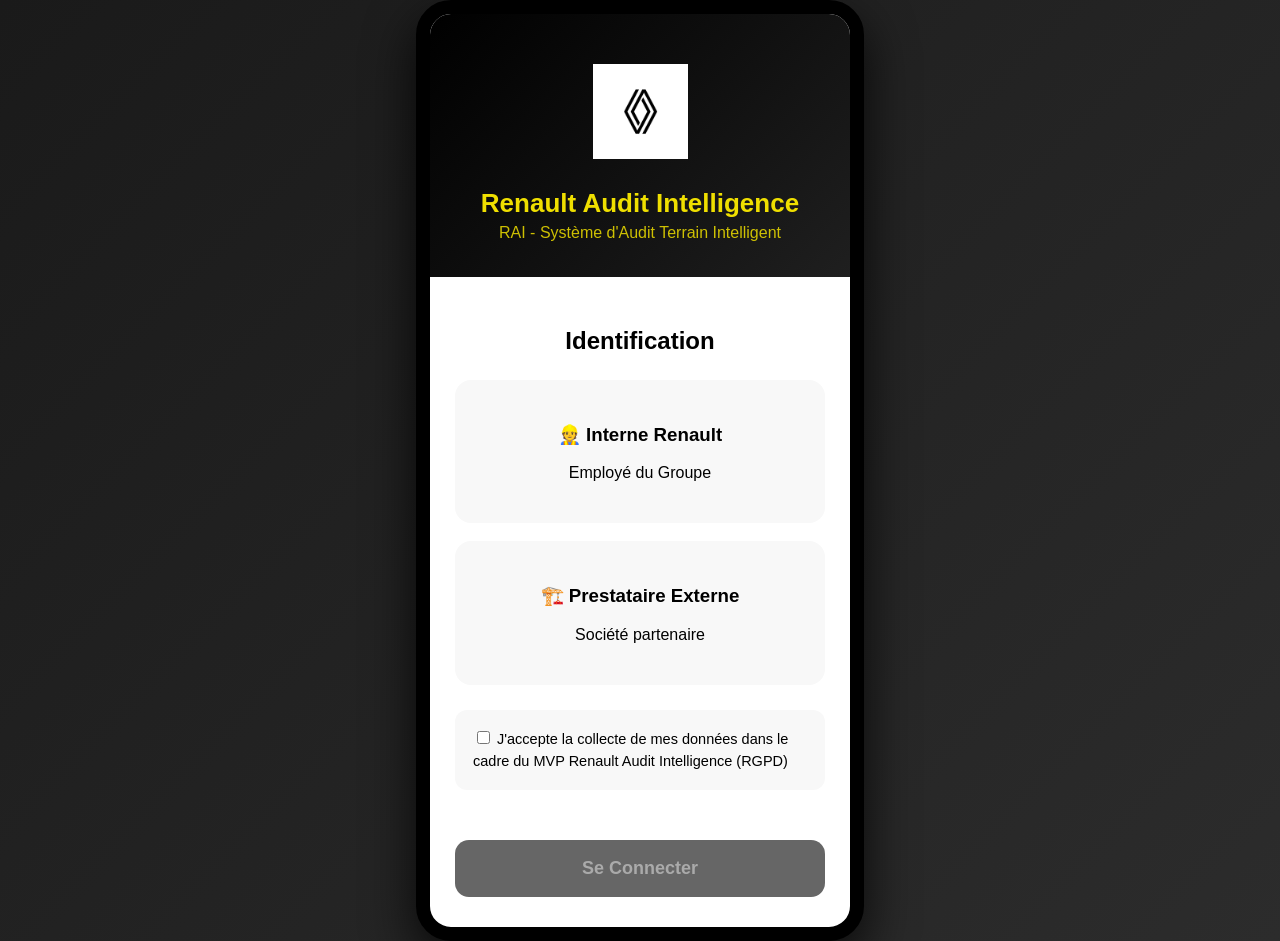
==== commit 0364e581: "Update index.html" ====
--- a/index.html
+++ b/index.html
@@ -3,10 +3,9 @@
 <head>
   <meta charset="UTF-8">
   <meta name="viewport" content="width=device-width, initial-scale=1.0">
-  <title>Connexion - Renault Audit Terrain</title>
+  <title>Connexion - Renault Audit Intelligence</title>
   <link rel="manifest" href="manifest.json">
   <meta name="theme-color" content="#efdf00">
-
   <style>
     :root { --black: #000000; --yellow: #efdf00; }
     body { 
@@ -30,7 +29,7 @@
       text-align:center; 
     }
     .logo { height: 95px; margin-bottom: 15px; }
-    .title { font-size: 28px; font-weight: bold; margin: 10px 0 5px; }
+    .title { font-size: 26px; font-weight: bold; margin: 10px 0 5px; }
     .subtitle { font-size: 16px; opacity: 0.85; }
 
     .container { padding: 30px 25px; }
@@ -70,8 +69,8 @@
   <div class="phone">
     <div class="header">
       <img src="logo-renault.png" class="logo" alt="Renault">
-      <div class="title">Audit Terrain</div>
-      <div class="subtitle">Sécurité & Conformité</div>
+      <div class="title">Renault Audit Intelligence</div>
+      <div class="subtitle">RAI - Système d'Audit Terrain Intelligent</div>
     </div>
 
     <div class="container">
@@ -100,7 +99,7 @@
       <div class="consent">
         <input type="checkbox" id="consentCheck" onchange="toggleButton()">
         <label for="consentCheck" style="display:inline; font-weight:normal;">
-          J'accepte la collecte de mes données pour ce MVP Audit Renault (RGPD)
+          J'accepte la collecte de mes données dans le cadre du MVP Renault Audit Intelligence (RGPD)
         </label>
       </div>
 
@@ -137,7 +136,12 @@
         await fetch('/api/login', {
           method: 'POST',
           headers: { 'Content-Type': 'application/json' },
-          body: JSON.stringify({ email, userType, consentRGPD: true, dateConnexion: new Date().toISOString() })
+          body: JSON.stringify({ 
+            email, 
+            userType, 
+            consentRGPD: true, 
+            dateConnexion: new Date().toISOString() 
+          })
         });
       } catch (e) {}
 
